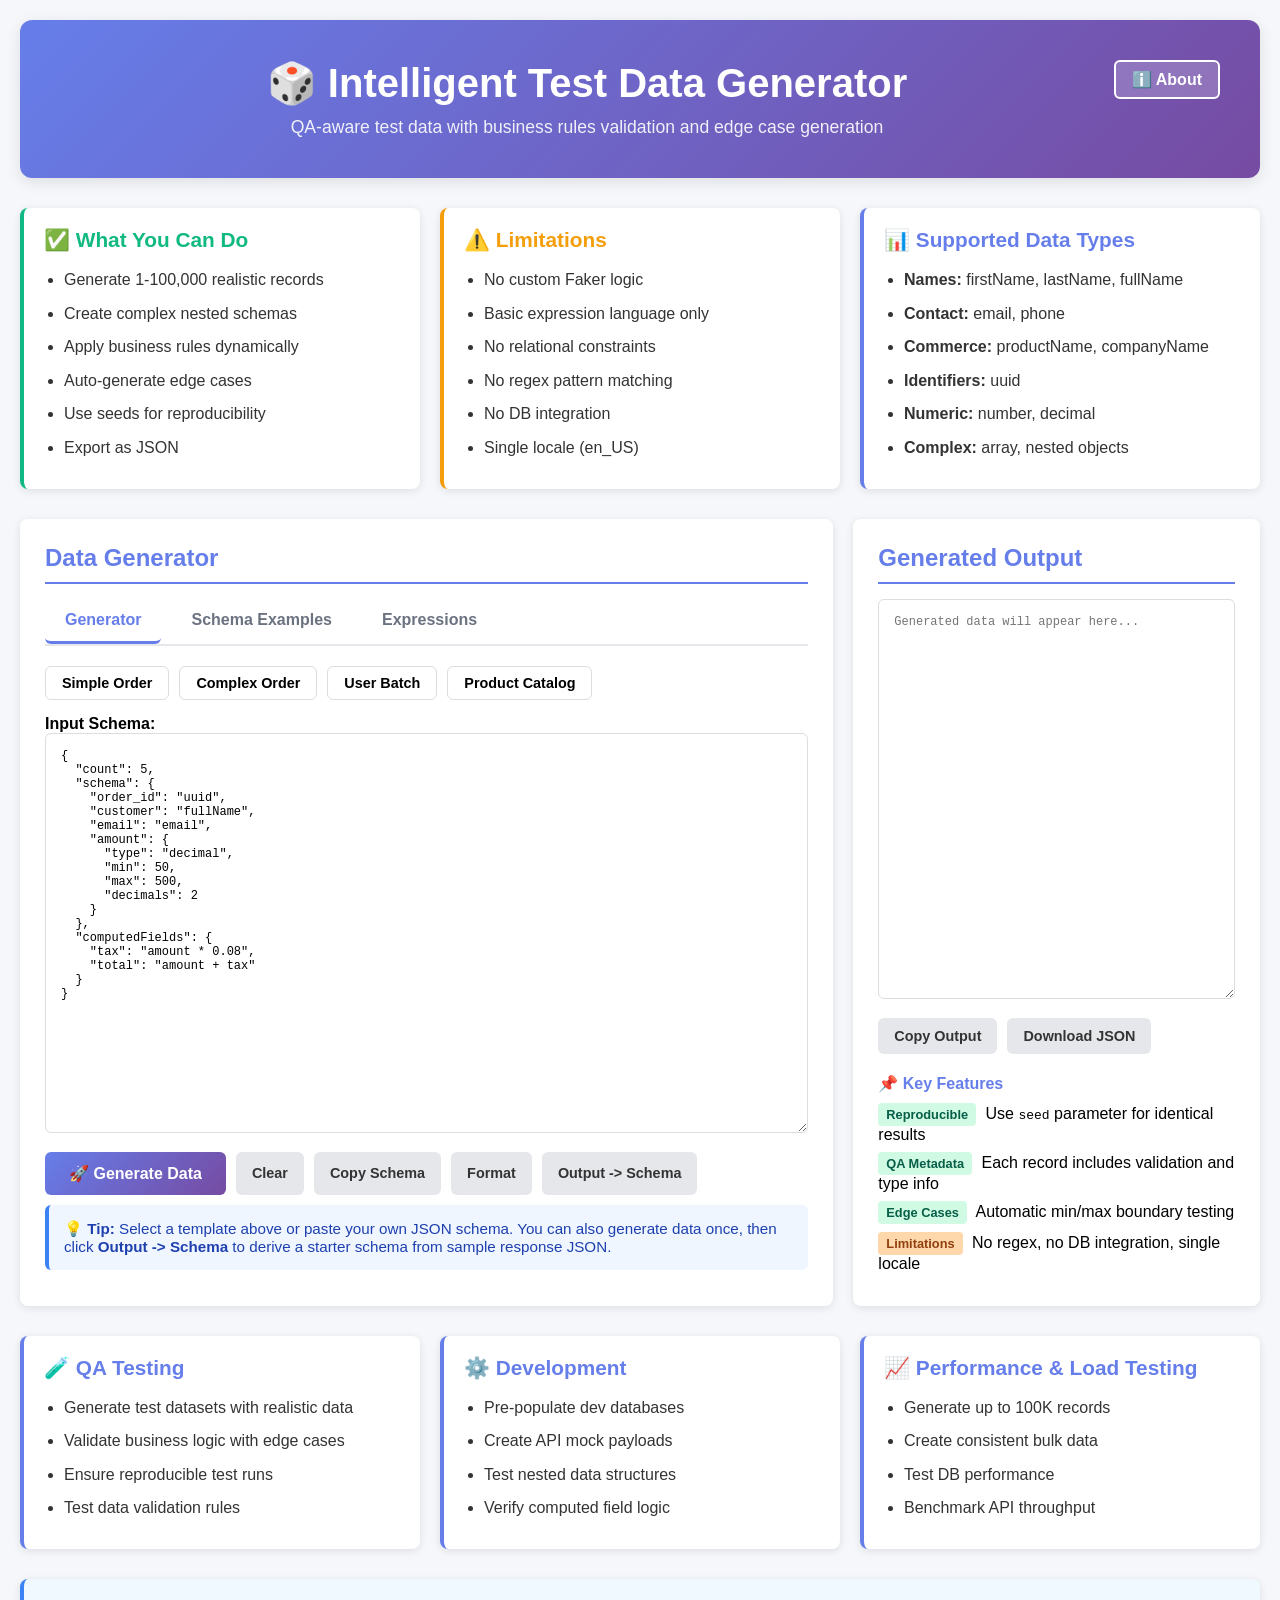
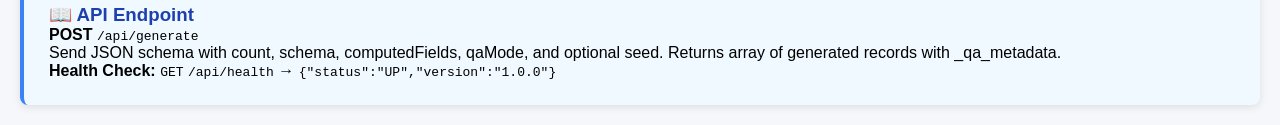
==== src/main/resources/static/index.html @ 668a3805 "Add Copy Schema and Output-to-Schema converter in app UI" ====
<!DOCTYPE html>
<html>
<head>
    <title>Intelligent Test Data Generator</title>
    <style>
        * { margin: 0; padding: 0; box-sizing: border-box; }
        body { 
            font-family: 'Segoe UI', Tahoma, Geneva, Verdana, sans-serif; 
            background: #f5f7fa; 
            padding: 20px; 
        }
        .container { max-width: 1600px; margin: 0 auto; }
        header { 
            background: linear-gradient(135deg, #667eea 0%, #764ba2 100%); 
            color: white; 
            padding: 40px; 
            text-align: center; 
            border-radius: 12px;
            margin-bottom: 30px;
            box-shadow: 0 4px 15px rgba(0,0,0,0.1);
        }
        header h1 { font-size: 2.5em; margin-bottom: 10px; }
        header p { font-size: 1.1em; opacity: 0.9; }
        .grid { display: grid; grid-template-columns: 1fr 1fr 1fr; gap: 20px; margin-bottom: 30px; }
        @media (max-width: 1200px) { .grid { grid-template-columns: 1fr 1fr; } }
        @media (max-width: 768px) { .grid { grid-template-columns: 1fr; } }
        .card { 
            background: white; 
            border-radius: 8px; 
            padding: 20px; 
            box-shadow: 0 2px 8px rgba(0,0,0,0.1);
            border-left: 4px solid #667eea;
        }
        .card h3 { color: #667eea; margin-bottom: 15px; font-size: 1.3em; }
        .card ul { margin-left: 20px; }
        .card li { margin: 8px 0; line-height: 1.6; color: #333; }
        .card.limitation { border-left-color: #f59e0b; }
        .card.capability { border-left-color: #10b981; }
        .card h3.limitation { color: #f59e0b; }
        .card h3.capability { color: #10b981; }
        
        .main-content { display: grid; grid-template-columns: 2fr 1fr; gap: 20px; margin-bottom: 30px; }
        @media (max-width: 1200px) { .main-content { grid-template-columns: 1fr; } }
        
        .panel { 
            background: white; 
            border-radius: 8px; 
            padding: 25px; 
            box-shadow: 0 2px 8px rgba(0,0,0,0.1);
        }
        .panel h2 { color: #667eea; margin-bottom: 15px; font-size: 1.5em; border-bottom: 2px solid #667eea; padding-bottom: 10px; }
        
        textarea { 
            width: 100%; 
            min-height: 400px; 
            padding: 15px; 
            border: 1px solid #ddd; 
            border-radius: 6px; 
            font-family: 'Courier New', monospace; 
            font-size: 12px;
            resize: vertical;
        }
        
        button { 
            padding: 12px 24px; 
            border: none; 
            border-radius: 6px; 
            font-weight: 600; 
            cursor: pointer;
            font-size: 1em;
            transition: all 0.3s ease;
        }
        
        .btn-primary { 
            background: linear-gradient(135deg, #667eea 0%, #764ba2 100%); 
            color: white;
        }
        .btn-primary:hover { transform: translateY(-2px); box-shadow: 0 4px 12px rgba(102, 126, 234, 0.4); }
        
        .btn-secondary { 
            background: #e5e7eb; 
            color: #333;
            padding: 10px 16px;
            font-size: 0.9em;
        }
        .btn-secondary:hover { background: #d1d5db; }
        
        .controls { 
            margin-top: 15px; 
            display: flex; 
            gap: 10px;
            flex-wrap: wrap;
        }
        
        .info-box {
            background: #eff6ff;
            border-left: 4px solid #3b82f6;
            padding: 15px;
            border-radius: 6px;
            margin-top: 10px;
            font-size: 0.95em;
            color: #1e40af;
        }
        
        .success { color: #059669; font-weight: 600; }
        .error { color: #dc2626; font-weight: 600; }
        
        .template-selector {
            display: flex;
            gap: 10px;
            flex-wrap: wrap;
            margin-bottom: 15px;
        }
        
        .template-btn {
            padding: 8px 16px;
            border: 1px solid #ddd;
            background: white;
            border-radius: 6px;
            cursor: pointer;
            font-size: 0.9em;
            transition: all 0.3s ease;
        }
        
        .template-btn:hover {
            border-color: #667eea;
            background: #f3f4f6;
        }
        
        .template-btn.active {
            background: #667eea;
            color: white;
            border-color: #667eea;
        }
        
        .tabs {
            display: flex;
            gap: 10px;
            margin-bottom: 20px;
            border-bottom: 2px solid #e5e7eb;
        }
        
        .tab-btn {
            background: none;
            border: none;
            padding: 12px 20px;
            border-bottom: 3px solid transparent;
            cursor: pointer;
            font-weight: 600;
            color: #6b7280;
            transition: all 0.3s ease;
        }
        
        .tab-btn:hover { color: #667eea; }
        .tab-btn.active { color: #667eea; border-bottom-color: #667eea; }
        
        .tab-content { display: none; }
        .tab-content.active { display: block; }
        
        /* Modal Styles */
        .modal {
            display: none;
            position: fixed;
            z-index: 1000;
            left: 0;
            top: 0;
            width: 100%;
            height: 100%;
            background-color: rgba(0,0,0,0.5);
            animation: fadeIn 0.3s ease;
        }
        
        .modal.show { display: block; }
        
        @keyframes fadeIn {
            from { opacity: 0; }
            to { opacity: 1; }
        }
        
        .modal-content {
            background-color: white;
            margin: 5% auto;
            padding: 30px;
            border-radius: 12px;
            width: 90%;
            max-width: 700px;
            max-height: 80vh;
            overflow-y: auto;
            box-shadow: 0 8px 32px rgba(0,0,0,0.2);
        }
        
        .modal-header {
            display: flex;
            justify-content: space-between;
            align-items: center;
            margin-bottom: 20px;
            border-bottom: 2px solid #667eea;
            padding-bottom: 15px;
        }
        
        .modal-header h2 {
            color: #667eea;
            margin: 0;
        }
        
        .modal-close {
            background: none;
            border: none;
            font-size: 28px;
            cursor: pointer;
            color: #666;
            padding: 0;
            width: 30px;
            height: 30px;
            display: flex;
            align-items: center;
            justify-content: center;
        }
        
        .modal-close:hover {
            color: #667eea;
        }
        
        .modal-section {
            margin-bottom: 25px;
        }
        
        .modal-section h3 {
            color: #667eea;
            font-size: 1.2em;
            margin-bottom: 12px;
            padding-bottom: 8px;
            border-bottom: 1px solid #e5e7eb;
        }
        
        .modal-section ul {
            margin-left: 20px;
        }
        
        .modal-section li {
            margin: 8px 0;
            line-height: 1.6;
            color: #333;
        }
        
        .about-btn {
            margin-left: auto;
            background: rgba(255,255,255,0.2);
            color: white;
            border: 2px solid white;
            padding: 8px 16px;
            border-radius: 6px;
            cursor: pointer;
            font-weight: 600;
            transition: all 0.3s ease;
        }
        
        .about-btn:hover {
            background: white;
            color: #667eea;
        }
        
        .header-top {
            display: flex;
            justify-content: space-between;
            align-items: flex-start;
        }
        
        .header-info {
            flex: 1;
        }
        
        .schema-example {
            background: #f9fafb;
            border: 1px solid #e5e7eb;
            border-radius: 6px;
            padding: 15px;
            margin: 10px 0;
            font-family: monospace;
            font-size: 0.9em;
            overflow-x: auto;
            line-height: 1.6;
        }
        
        .badge {
            display: inline-block;
            padding: 4px 8px;
            border-radius: 4px;
            font-size: 0.8em;
            font-weight: 600;
            margin-right: 5px;
        }
        
        .badge-capability { background: #d1fae5; color: #065f46; }
        .badge-limitation { background: #fed7aa; color: #92400e; }
        .badge-new { background: #dbeafe; color: #0c4a6e; }
    </style>
</head>
<body>
    <div class="container">
        <header>
            <div class="header-top">
                <div class="header-info">
                    <h1>🎲 Intelligent Test Data Generator</h1>
                    <p>QA-aware test data with business rules validation and edge case generation</p>
                </div>
                <button class="about-btn" onclick="openAbout()">ℹ️ About</button>
            </div>
        </header>

        <!-- Info Cards -->
        <div class="grid">
            <div class="card capability">
                <h3 class="capability">✅ What You Can Do</h3>
                <ul>
                    <li>Generate 1-100,000 realistic records</li>
                    <li>Create complex nested schemas</li>
                    <li>Apply business rules dynamically</li>
                    <li>Auto-generate edge cases</li>
                    <li>Use seeds for reproducibility</li>
                    <li>Export as JSON</li>
                </ul>
            </div>
            
            <div class="card limitation">
                <h3 class="limitation">⚠️ Limitations</h3>
                <ul>
                    <li>No custom Faker logic</li>
                    <li>Basic expression language only</li>
                    <li>No relational constraints</li>
                    <li>No regex pattern matching</li>
                    <li>No DB integration</li>
                    <li>Single locale (en_US)</li>
                </ul>
            </div>
            
            <div class="card">
                <h3>📊 Supported Data Types</h3>
                <ul>
                    <li><strong>Names:</strong> firstName, lastName, fullName</li>
                    <li><strong>Contact:</strong> email, phone</li>
                    <li><strong>Commerce:</strong> productName, companyName</li>
                    <li><strong>Identifiers:</strong> uuid</li>
                    <li><strong>Numeric:</strong> number, decimal</li>
                    <li><strong>Complex:</strong> array, nested objects</li>
                </ul>
            </div>
        </div>

        <!-- Main Content -->
        <div class="main-content">
            <!-- Generator Panel -->
            <div class="panel">
                <h2>Data Generator</h2>
                
                <div class="tabs">
                    <button class="tab-btn active" onclick="switchTab('generator')">Generator</button>
                    <button class="tab-btn" onclick="switchTab('examples')">Schema Examples</button>
                    <button class="tab-btn" onclick="switchTab('expressions')">Expressions</button>
                </div>

                <div id="generator" class="tab-content active">
                    <div class="template-selector">
                        <button class="template-btn active" onclick="loadTemplate('simple')">Simple Order</button>
                        <button class="template-btn" onclick="loadTemplate('complex')">Complex Order</button>
                        <button class="template-btn" onclick="loadTemplate('users')">User Batch</button>
                        <button class="template-btn" onclick="loadTemplate('products')">Product Catalog</button>
                    </div>
                    
                    <label><strong>Input Schema:</strong></label>
                    <textarea id="input" placeholder='Enter JSON schema...'></textarea>
                    
                    <div class="controls">
                        <button class="btn-primary" onclick="generate()">🚀 Generate Data</button>
                        <button class="btn-secondary" onclick="clearInputOutput()">Clear</button>
                        <button class="btn-secondary" onclick="copySchema()">Copy Schema</button>
                        <button class="btn-secondary" onclick="formatJSON('input')">Format</button>
                        <button class="btn-secondary" onclick="convertResponseToSchema()">Output -> Schema</button>
                    </div>
                    
                    <div class="info-box">
                        💡 <strong>Tip:</strong> Select a template above or paste your own JSON schema. You can also generate data once, then click <strong>Output -> Schema</strong> to derive a starter schema from sample response JSON.
                    </div>
                </div>

                <div id="examples" class="tab-content">
                    <h4 style="margin-bottom: 10px;">Schema Patterns</h4>
                    
                    <strong>Simple Field (String Type):</strong>
                    <div class="schema-example">
"firstName": "firstname",<br>
"email": "email",<br>
"uuid": "uuid"
                    </div>
                    
                    <strong>Number Field:</strong>
                    <div class="schema-example">
"age": {"type": "number", "min": 18, "max": 65}
                    </div>
                    
                    <strong>Decimal (Money):</strong>
                    <div class="schema-example">
"price": {"type": "decimal", "min": 10.5, "max": 999.99, "decimals": 2}
                    </div>
                    
                    <strong>Nested Array:</strong>
                    <div class="schema-example">
"items": {<br>
&nbsp;"type": "array", "minItems": 1, "maxItems": 5,<br>
&nbsp;"schema": {"name": "productname", "qty": {"type": "number", "min": 1, "max": 10}}<br>
}
                    </div>
                </div>

                <div id="expressions" class="tab-content">
                    <h4 style="margin-bottom: 10px;">Business Rule Expressions</h4>
                    
                    <strong>Arithmetic:</strong>
                    <div class="schema-example">
"doubled_price": "price * 2",<br>
"discounted": "price * 0.9",<br>
"total": "subtotal + tax + shipping"
                    </div>
                    
                    <strong>Conditionals:</strong>
                    <div class="schema-example">
"shipping": "if(subtotal &gt; 100, 0, 15)",<br>
"priority": "if(amount &gt; 5000, 'HIGH', 'NORMAL')"
                    </div>
                    
                    <strong>Array Aggregation:</strong>
                    <div class="schema-example">
"order_total": "sum(items[].price * items[].quantity)",<br>
"tax_amount": "sum(items[].tax)"
                    </div>
                </div>
            </div>

            <!-- Output & Features Panel -->
            <div class="panel">
                <h2>Generated Output</h2>
                <textarea id="output" readonly placeholder="Generated data will appear here..."></textarea>
                
                <div class="controls">
                    <button class="btn-secondary" onclick="copyToClipboard('output')">Copy Output</button>
                    <button class="btn-secondary" onclick="downloadJSON()">Download JSON</button>
                </div>

                <div style="margin-top: 20px;">
                    <h4 style="color: #667eea; margin-bottom: 10px;">📌 Key Features</h4>
                    <ul style="list-style: none;">
                        <li style="margin: 8px 0;">
                            <span class="badge badge-capability">Reproducible</span>
                            Use <code>seed</code> parameter for identical results
                        </li>
                        <li style="margin: 8px 0;">
                            <span class="badge badge-capability">QA Metadata</span>
                            Each record includes validation and type info
                        </li>
                        <li style="margin: 8px 0;">
                            <span class="badge badge-capability">Edge Cases</span>
                            Automatic min/max boundary testing
                        </li>
                        <li style="margin: 8px 0;">
                            <span class="badge badge-limitation">Limitations</span>
                            No regex, no DB integration, single locale
                        </li>
                    </ul>
                </div>
            </div>
        </div>

        <!-- Use Cases -->
        <div class="grid">
            <div class="card">
                <h3>🧪 QA Testing</h3>
                <ul>
                    <li>Generate test datasets with realistic data</li>
                    <li>Validate business logic with edge cases</li>
                    <li>Ensure reproducible test runs</li>
                    <li>Test data validation rules</li>
                </ul>
            </div>

            <div class="card">
                <h3>⚙️ Development</h3>
                <ul>
                    <li>Pre-populate dev databases</li>
                    <li>Create API mock payloads</li>
                    <li>Test nested data structures</li>
                    <li>Verify computed field logic</li>
                </ul>
            </div>

            <div class="card">
                <h3>📈 Performance & Load Testing</h3>
                <ul>
                    <li>Generate up to 100K records</li>
                    <li>Create consistent bulk data</li>
                    <li>Test DB performance</li>
                    <li>Benchmark API throughput</li>
                </ul>
            </div>
        </div>

        <!-- API Documentation Link -->
        <div class="panel" style="margin-top: 30px; background: #f0f9ff; border-left: 4px solid #3b82f6;">
            <h3 style="color: #1e40af;">📖 API Endpoint</h3>
            <p><strong>POST</strong> <code>/api/generate</code></p>
            <p>Send JSON schema with count, schema, computedFields, qaMode, and optional seed. Returns array of generated records with _qa_metadata.</p>
            <p><strong>Health Check:</strong> <code>GET</code> <code>/api/health</code> → <code>{"status":"UP","version":"1.0.0"}</code></p>
        </div>
    </div>

    <!-- About Modal -->
    <div id="aboutModal" class="modal">
        <div class="modal-content">
            <div class="modal-header">
                <h2>📖 About This Tool</h2>
                <button class="modal-close" onclick="closeAbout()">&times;</button>
            </div>

            <div class="modal-section">
                <h3>What is it?</h3>
                <p>The Intelligent Test Data Generator is a Spring Boot application that creates realistic, business-rule-validated test data for QA, development, and performance testing. It supports complex schemas, nested arrays, computed fields, and automatic edge case generation.</p>
            </div>

            <div class="modal-section">
                <h3>✅ Key Capabilities</h3>
                <ul>
                    <li><strong>Generate 1-100,000 records</strong> with realistic data</li>
                    <li><strong>Complex nested schemas</strong> with arrays and objects</li>
                    <li><strong>Business rule expressions</strong>: arithmetic, conditionals, array aggregation</li>
                    <li><strong>Automatic edge case generation</strong> for QA testing (min/max/boundary values)</li>
                    <li><strong>Reproducible data</strong> using seed values</li>
                    <li><strong>50+ data types</strong>: names, emails, phones, UUIDs, products, companies</li>
                    <li><strong>QA metadata tracking</strong> on every generated record</li>
                    <li><strong>JSON output</strong> ready for API testing and database imports</li>
                </ul>
            </div>

            <div class="modal-section">
                <h3>⚠️ Known Limitations</h3>
                <ul>
                    <li>No custom Faker generation logic (built-in types only)</li>
                    <li>Basic expression language (no nested functions)</li>
                    <li>No relational constraints between records</li>
                    <li>No regex pattern matching for data generation</li>
                    <li>No direct database integration (JSON output only)</li>
                    <li>No asynchronous/streaming (all data generated synchronously)</li>
                    <li>No scheduling capability for recurring generation</li>
                    <li>Single locale (hardcoded to en_US)</li>
                    <li>Limited edge case types (4 predefined)</li>
                </ul>
            </div>

            <div class="modal-section">
                <h3>🎯 Use Cases</h3>
                <ul>
                    <li><strong>QA Testing:</strong> Generate diverse test datasets with business rule validation and edge cases</li>
                    <li><strong>Development:</strong> Pre-populate dev databases, create API mock payloads, test nested structures</li>
                    <li><strong>Load Testing:</strong> Generate 10K-100K consistent records to benchmark database and API performance</li>
                    <li><strong>API Documentation:</strong> Create realistic example payloads for API docs</li>
                    <li><strong>Migration Testing:</strong> Generate test data that matches production patterns</li>
                </ul>
            </div>

            <div class="modal-section">
                <h3>🚀 Quick Start</h3>
                <ul>
                    <li><strong>Web UI:</strong> Open <code>http://localhost:8080</code> after starting the app</li>
                    <li><strong>Select a template</strong> (Simple Order, Complex Order, Users, Products) or paste your schema</li>
                    <li><strong>Click Generate</strong> to create test data</li>
                    <li><strong>Download or copy</strong> the JSON output</li>
                </ul>
            </div>

            <div class="modal-section">
                <h3>📝 Schema Example</h3>
                <p><code style="background: #f3f4f6; padding: 8px; border-radius: 4px; display: block; margin-top: 10px; font-size: 0.9em; overflow-x: auto;">
                    {"count": 10, "schema": {"id": "uuid", "name": "fullName", "email": "email", "amount": {"type": "decimal", "min": 10, "max": 100, "decimals": 2}}}
                </code></p>
            </div>

            <div class="modal-section">
                <h3>💻 Technology Stack</h3>
                <ul>
                    <li>Spring Boot 3.2.0 (Java 17+)</li>
                    <li>JavaFaker for realistic data generation</li>
                    <li>Jakarta Bean Validation</li>
                    <li>Custom Business Rule Engine</li>
                    <li>Docker & Docker Compose</li>
                </ul>
            </div>

            <div class="modal-section">
                <h3>📚 Documentation</h3>
                <ul>
                    <li><strong>API Endpoint:</strong> POST <code>/api/generate</code></li>
                    <li><strong>Health Check:</strong> GET <code>/api/health</code></li>
                    <li><strong>GitHub:</strong> <a href="https://github.com/kabir26490/intelligent-test-data-generator" target="_blank">kabir26490/intelligent-test-data-generator</a></li>
                    <li><strong>Version:</strong> 1.0.0</li>
                </ul>
            </div>

            <div class="modal-section" style="background: #eff6ff; border-left: 4px solid #3b82f6; padding: 15px; border-radius: 6px; margin-top: 20px;">
                <p style="color: #1e40af; margin: 0;"><strong>💡 Pro Tip:</strong> Use the "Expressions" tab in the Generator to learn about business rule syntax (arithmetic, conditionals, array aggregation).</p>
            </div>
        </div>
    </div>

    <script>
        // About Modal Functions
        function openAbout() {
            document.getElementById('aboutModal').classList.add('show');
        }

        function closeAbout() {
            document.getElementById('aboutModal').classList.remove('show');
        }

        // Close modal when clicking outside of it
        window.onclick = function(event) {
            const modal = document.getElementById('aboutModal');
            if (event.target === modal) {
                closeAbout();
            }
        }

        // Close modal on Escape key
        document.addEventListener('keydown', function(event) {
            if (event.key === 'Escape') {
                closeAbout();
            }
        });

        // Templates
        const templates = {
            simple: {
                "count": 5,
                "schema": {
                    "order_id": "uuid",
                    "customer": "fullName",
                    "email": "email",
                    "amount": {"type": "decimal", "min": 50, "max": 500, "decimals": 2}
                },
                "computedFields": {
                    "tax": "amount * 0.08",
                    "total": "amount + tax"
                }
            },
            complex: {
                "count": 3,
                "schema": {
                    "order_id": "uuid",
                    "customer": "fullName",
                    "items": {
                        "type": "array",
                        "minItems": 1,
                        "maxItems": 3,
                        "schema": {
                            "product": "productname",
                            "price": {"type": "decimal", "min": 10, "max": 200, "decimals": 2},
                            "quantity": {"type": "number", "min": 1, "max": 5}
                        }
                    }
                },
                "computedFields": {
                    "subtotal": "sum(items[].price * items[].quantity)",
                    "tax": "subtotal * 0.08",
                    "shipping": "if(subtotal > 100, 0, 15)",
                    "total": "subtotal + tax + shipping"
                },
                "qaMode": {
                    "edgeCases": true,
                    "edgeCaseRatio": 0.2
                }
            },
            users: {
                "count": 20,
                "schema": {
                    "id": "uuid",
                    "firstName": "firstname",
                    "lastName": "lastname",
                    "email": "email",
                    "phone": "phone",
                    "company": "companyname",
                    "age": {"type": "number", "min": 18, "max": 75}
                }
            },
            products: {
                "count": 15,
                "schema": {
                    "sku": "uuid",
                    "name": "productname",
                    "price": {"type": "decimal", "min": 5, "max": 1000, "decimals": 2},
                    "stock": {"type": "number", "min": 0, "max": 500},
                    "discount": {"type": "decimal", "min": 0, "max": 0.5, "decimals": 2}
                },
                "computedFields": {
                    "final_price": "price * (1 - discount)"
                }
            }
        };

        function loadTemplate(name, buttonElement) {
            document.getElementById('input').value = JSON.stringify(templates[name], null, 2);
            document.querySelectorAll('.template-btn').forEach(btn => btn.classList.remove('active'));
            const selectedButton = buttonElement || (window.event && window.event.target) || document.querySelector(`.template-btn[onclick*="${name}"]`);
            if (selectedButton) selectedButton.classList.add('active');
        }

        function switchTab(tabName, buttonElement) {
            document.querySelectorAll('.tab-content').forEach(el => el.classList.remove('active'));
            document.querySelectorAll('.tab-btn').forEach(btn => btn.classList.remove('active'));
            document.getElementById(tabName).classList.add('active');
            const selectedButton = buttonElement || (window.event && window.event.target) || document.querySelector(`.tab-btn[onclick*="${tabName}"]`);
            if (selectedButton) selectedButton.classList.add('active');
        }

        async function generate() {
            const input = document.getElementById('input').value;
            const output = document.getElementById('output');
            
            try {
                const response = await fetch('/api/generate', {
                    method: 'POST',
                    headers: {'Content-Type': 'application/json'},
                    body: input
                });
                
                if (!response.ok) throw new Error(`HTTP ${response.status}`);
                const data = await response.json();
                output.value = JSON.stringify(data, null, 2);
                
                // Show success message
                const msg = document.createElement('div');
                msg.className = 'info-box success';
                msg.innerHTML = `✓ Generated ${data.length} record(s) successfully!`;
                output.parentElement.insertBefore(msg, output);
                setTimeout(() => msg.remove(), 3000);
            } catch (e) {
                output.value = `ERROR: ${e.message}`;
                output.style.color = 'red';
            }
        }

        function clearInputOutput() {
            document.getElementById('input').value = '';
            document.getElementById('output').value = '';
            document.getElementById('input').style.color = 'black';
            document.getElementById('output').style.color = 'black';
        }

        function copyToClipboard(elementId) {
            const text = document.getElementById(elementId).value;
            navigator.clipboard.writeText(text).then(() => {
                alert('Copied to clipboard!');
            });
        }

        function copySchema() {
            copyToClipboard('input');
        }

        function convertResponseToSchema() {
            const outputText = document.getElementById('output').value.trim();
            if (!outputText || outputText.startsWith('ERROR:')) {
                alert('Please generate valid output JSON first.');
                return;
            }

            try {
                const sample = JSON.parse(outputText);
                const conversion = buildSchemaFromSample(sample);
                document.getElementById('input').value = JSON.stringify(conversion.requestPayload, null, 2);
                formatJSON('input');

                if (conversion.warnings.length > 0) {
                    alert('Schema generated with notes:\n- ' + conversion.warnings.join('\n- ') + '\n\nPlease review and adjust manually where needed.');
                } else {
                    alert('Schema generated successfully from output sample.');
                }
            } catch (e) {
                alert('Unable to convert output to schema: ' + e.message);
            }
        }

        function buildSchemaFromSample(sample) {
            const warnings = [];
            let recordSample;
            let count = 10;

            if (Array.isArray(sample)) {
                count = sample.length > 0 ? sample.length : 10;
                if (sample.length === 0 || typeof sample[0] !== 'object' || sample[0] === null) {
                    throw new Error('Expected output to be an array of objects.');
                }
                recordSample = sample[0];
            } else if (typeof sample === 'object' && sample !== null) {
                recordSample = sample;
            } else {
                throw new Error('Expected output to be a JSON object or array of objects.');
            }

            const schema = {};
            for (const [fieldName, value] of Object.entries(recordSample)) {
                if (fieldName === '_qa_metadata') continue;
                schema[fieldName] = inferFieldDefinition(value, fieldName, warnings, fieldName);
            }

            return {
                warnings,
                requestPayload: {
                    count,
                    schema
                }
            };
        }

        function inferFieldDefinition(value, fieldName, warnings, path) {
            if (value === null || value === undefined) {
                warnings.push(`Field ${path} is null/undefined in sample; using generic text generator.`);
                return 'companyname';
            }

            if (Array.isArray(value)) {
                const itemSample = value.find(item => item !== null && item !== undefined);
                if (itemSample === undefined) {
                    warnings.push(`Array ${path} is empty in sample; using placeholder item schema.`);
                    return {
                        type: 'array',
                        minItems: 0,
                        maxItems: 0,
                        schema: { value: 'companyname' }
                    };
                }

                if (typeof itemSample === 'object' && !Array.isArray(itemSample)) {
                    const itemSchema = {};
                    for (const [k, v] of Object.entries(itemSample)) {
                        itemSchema[k] = inferFieldDefinition(v, k, warnings, `${path}[].${k}`);
                    }
                    return {
                        type: 'array',
                        minItems: value.length || 1,
                        maxItems: value.length || 1,
                        schema: itemSchema
                    };
                }

                return {
                    type: 'array',
                    minItems: value.length || 1,
                    maxItems: value.length || 1,
                    schema: {
                        value: inferFieldDefinition(itemSample, 'value', warnings, `${path}[].value`)
                    }
                };
            }

            if (typeof value === 'number') {
                if (Number.isInteger(value)) {
                    return { type: 'number', min: value, max: value };
                }
                const decimals = countDecimals(value);
                return { type: 'decimal', min: value, max: value, decimals };
            }

            if (typeof value === 'string') {
                return inferStringType(value, fieldName);
            }

            if (typeof value === 'boolean') {
                warnings.push(`Boolean field ${path} is not directly supported by current generator types; using numeric approximation.`);
                return { type: 'number', min: 0, max: 1 };
            }

            // Nested object fields are not directly supported as standalone type definitions in this version.
            warnings.push(`Nested object ${path} is not directly supported; using UUID placeholder.`);
            return 'uuid';
        }

        function inferStringType(value, fieldName) {
            const key = fieldName.toLowerCase();

            if (/^[0-9a-f]{8}-[0-9a-f]{4}-[1-5][0-9a-f]{3}-[89ab][0-9a-f]{3}-[0-9a-f]{12}$/i.test(value)) return 'uuid';
            if (/^[^\s@]+@[^\s@]+\.[^\s@]+$/.test(value)) return 'email';
            if (/^[+()\-\s0-9]{7,}$/.test(value)) return 'phone';
            if (key.includes('firstname') || key.includes('first_name')) return 'firstname';
            if (key.includes('lastname') || key.includes('last_name')) return 'lastname';
            if (key.includes('name')) return 'fullName';
            if (key.includes('company') || key.includes('org')) return 'companyname';
            if (key.includes('product') || key.includes('item')) return 'productname';

            return 'companyname';
        }

        function countDecimals(num) {
            const text = num.toString();
            if (!text.includes('.')) return 0;
            return text.split('.')[1].length;
        }

        function formatJSON(elementId) {
            try {
                const json = JSON.parse(document.getElementById(elementId).value);
                document.getElementById(elementId).value = JSON.stringify(json, null, 2);
            } catch (e) {
                alert('Invalid JSON: ' + e.message);
            }
        }

        function downloadJSON() {
            const data = document.getElementById('output').value;
            if (!data) { alert('No data to download'); return; }
            const blob = new Blob([data], {type: 'application/json'});
            const url = URL.createObjectURL(blob);
            const a = document.createElement('a');
            a.href = url;
            a.download = 'generated-data.json';
            a.click();
            URL.revokeObjectURL(url);
        }

        // Load default template on page load
        window.addEventListener('load', () => {
            loadTemplate('simple');
        });
    </script>
</body>
</html>
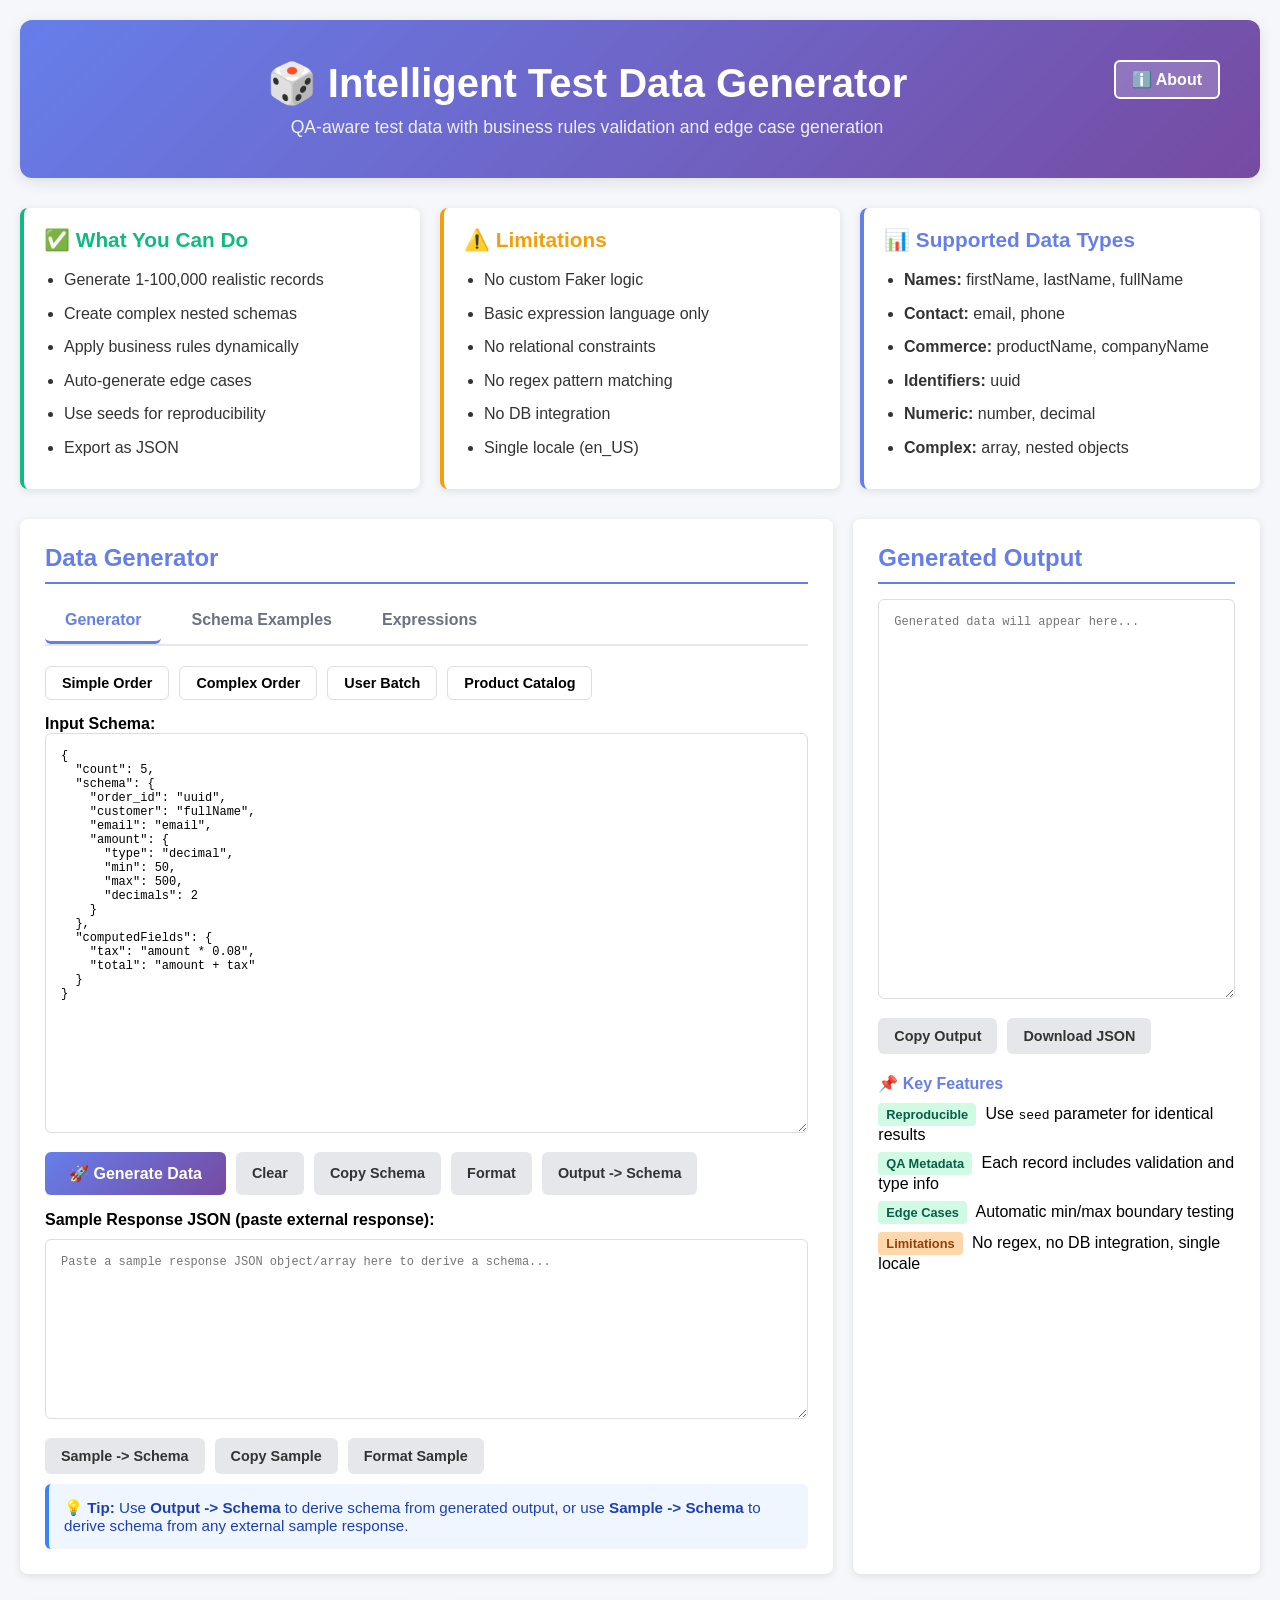
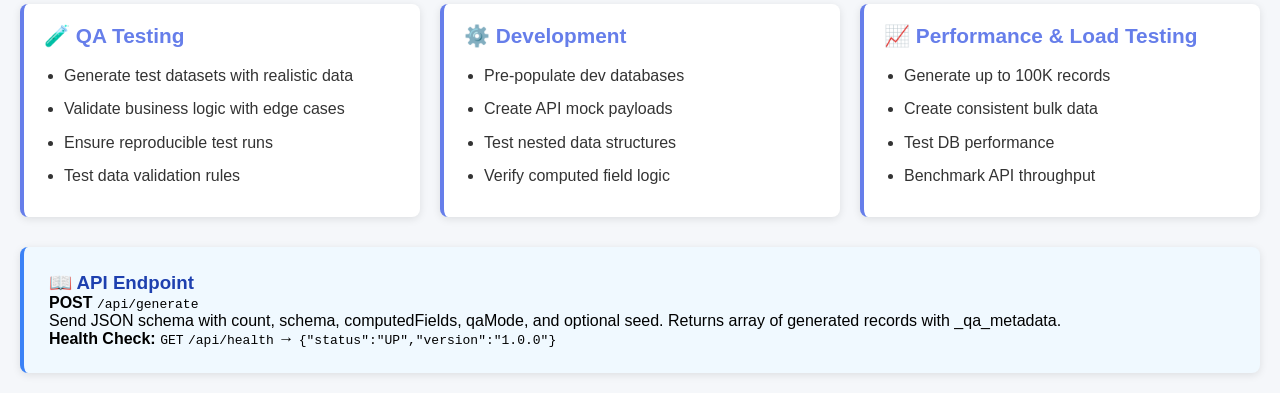
==== commit 3ff91292: "Add Sample Response -> Schema converter and schema copy workflow in UI" ====
--- a/src/main/resources/static/index.html
+++ b/src/main/resources/static/index.html
@@ -59,6 +59,11 @@
             font-family: 'Courier New', monospace; 
             font-size: 12px;
             resize: vertical;
+        }
+
+        .compact-textarea {
+            min-height: 180px;
+            margin-top: 10px;
         }
         
         button { 
@@ -377,9 +382,17 @@
                         <button class="btn-secondary" onclick="formatJSON('input')">Format</button>
                         <button class="btn-secondary" onclick="convertResponseToSchema()">Output -> Schema</button>
                     </div>
+
+                    <label style="display:block; margin-top: 16px;"><strong>Sample Response JSON (paste external response):</strong></label>
+                    <textarea id="sampleResponse" class="compact-textarea" placeholder='Paste a sample response JSON object/array here to derive a schema...'></textarea>
+                    <div class="controls">
+                        <button class="btn-secondary" onclick="convertSampleToSchema()">Sample -> Schema</button>
+                        <button class="btn-secondary" onclick="copyToClipboard('sampleResponse')">Copy Sample</button>
+                        <button class="btn-secondary" onclick="formatJSON('sampleResponse')">Format Sample</button>
+                    </div>
                     
                     <div class="info-box">
-                        💡 <strong>Tip:</strong> Select a template above or paste your own JSON schema. You can also generate data once, then click <strong>Output -> Schema</strong> to derive a starter schema from sample response JSON.
+                        💡 <strong>Tip:</strong> Use <strong>Output -> Schema</strong> to derive schema from generated output, or use <strong>Sample -> Schema</strong> to derive schema from any external sample response.
                     </div>
                 </div>
 
@@ -748,6 +761,7 @@
         function clearInputOutput() {
             document.getElementById('input').value = '';
             document.getElementById('output').value = '';
+            document.getElementById('sampleResponse').value = '';
             document.getElementById('input').style.color = 'black';
             document.getElementById('output').style.color = 'black';
         }
@@ -770,8 +784,22 @@
                 return;
             }
 
+            convertJsonToSchema(outputText, 'generated output');
+        }
+
+        function convertSampleToSchema() {
+            const sampleText = document.getElementById('sampleResponse').value.trim();
+            if (!sampleText) {
+                alert('Please paste sample response JSON first.');
+                return;
+            }
+
+            convertJsonToSchema(sampleText, 'sample response');
+        }
+
+        function convertJsonToSchema(rawJson, sourceLabel) {
             try {
-                const sample = JSON.parse(outputText);
+                const sample = JSON.parse(rawJson);
                 const conversion = buildSchemaFromSample(sample);
                 document.getElementById('input').value = JSON.stringify(conversion.requestPayload, null, 2);
                 formatJSON('input');
@@ -779,10 +807,10 @@
                 if (conversion.warnings.length > 0) {
                     alert('Schema generated with notes:\n- ' + conversion.warnings.join('\n- ') + '\n\nPlease review and adjust manually where needed.');
                 } else {
-                    alert('Schema generated successfully from output sample.');
+                    alert('Schema generated successfully from ' + sourceLabel + '.');
                 }
             } catch (e) {
-                alert('Unable to convert output to schema: ' + e.message);
+                alert('Unable to convert ' + sourceLabel + ' to schema: ' + e.message);
             }
         }
 
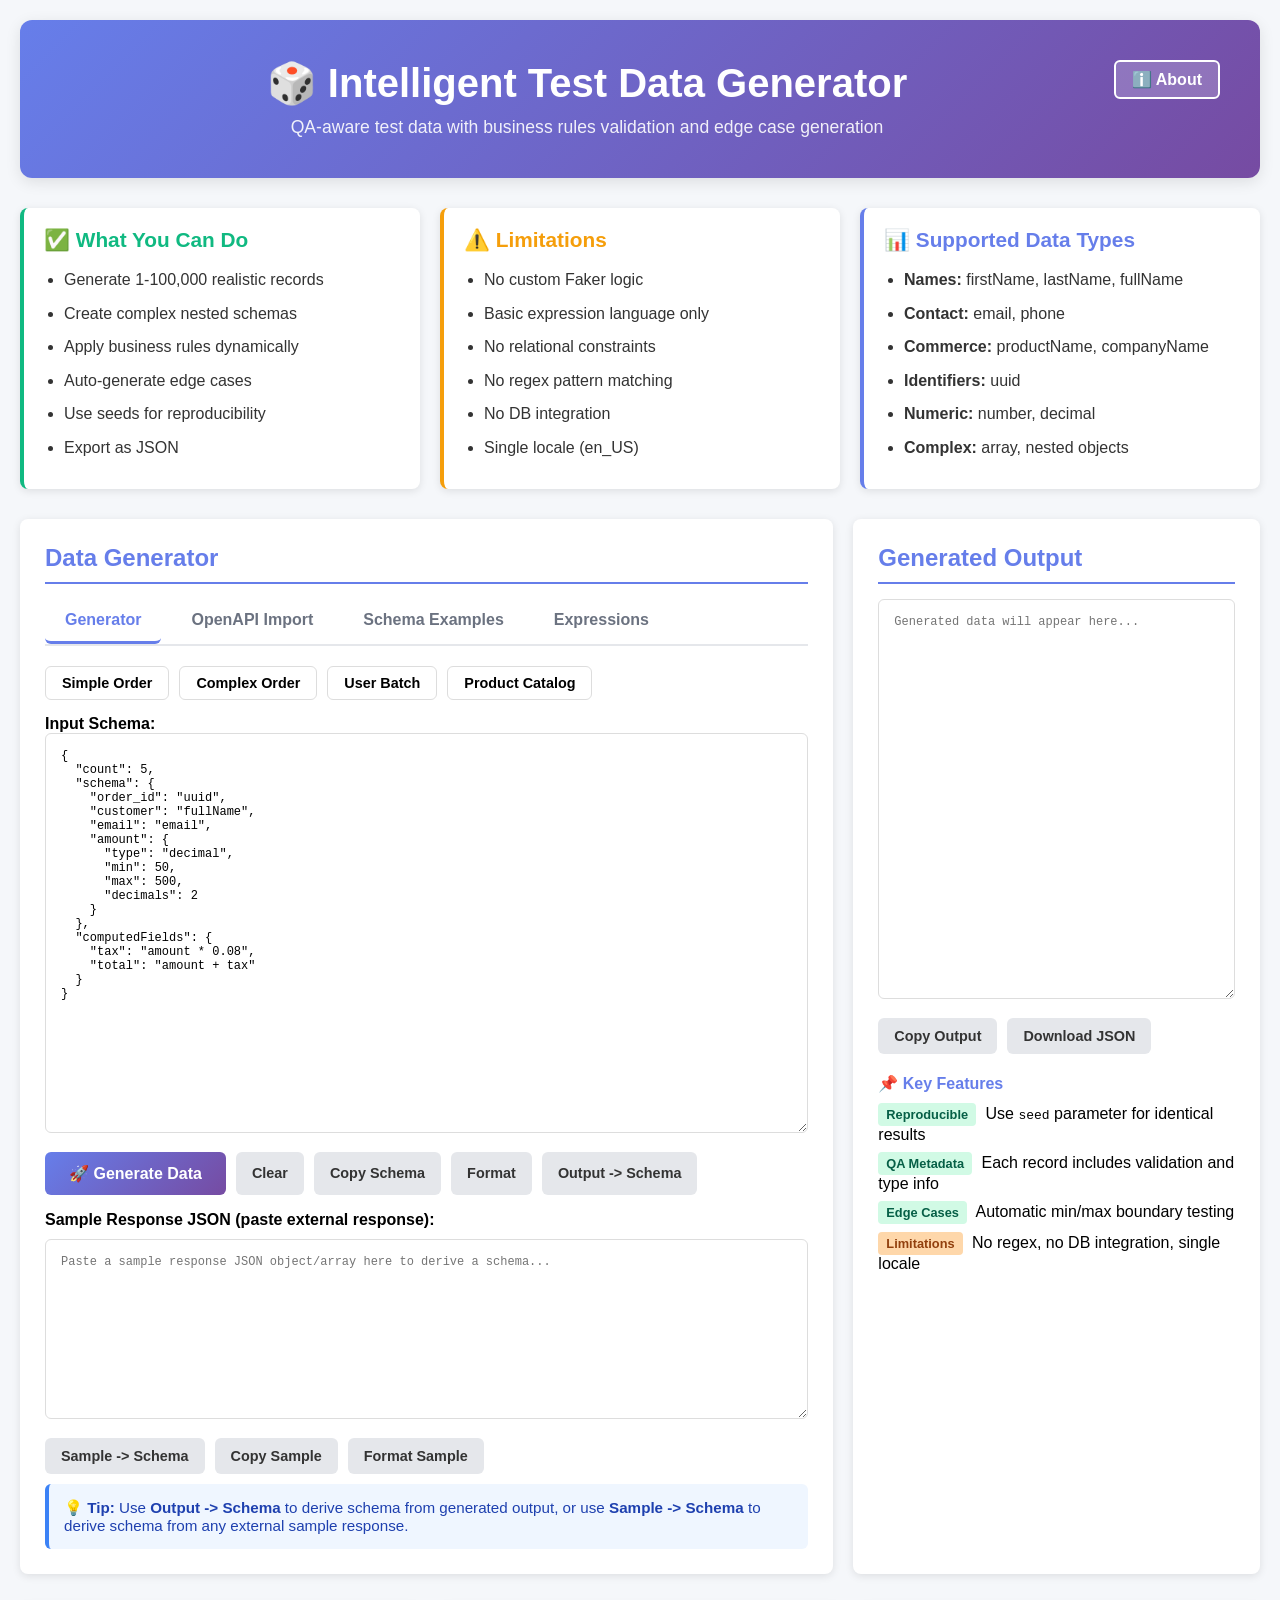
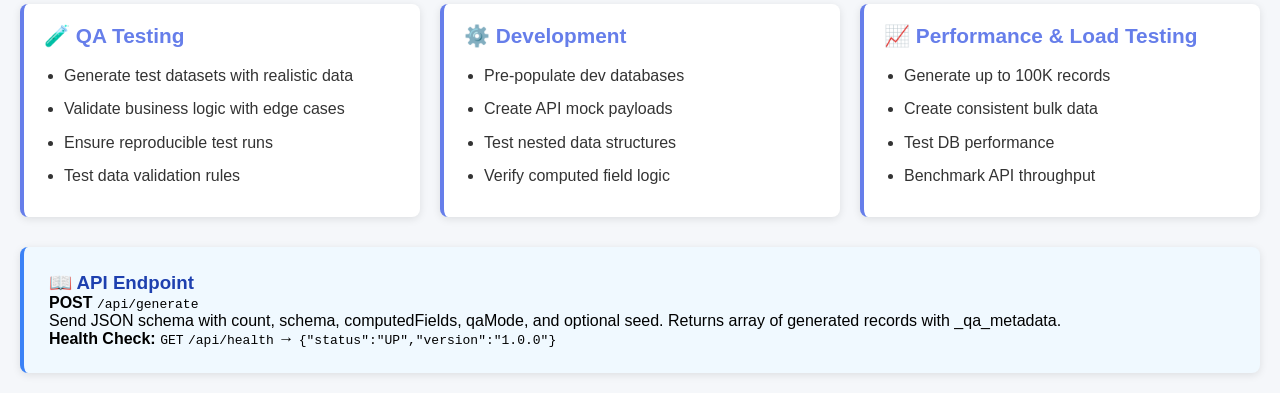
==== commit 2dc4a462: "Add OpenAPI spec import feature: parse specs, list operations, extract and generate schemas - Added " ====
--- a/src/main/resources/static/index.html
+++ b/src/main/resources/static/index.html
@@ -360,6 +360,7 @@
                 
                 <div class="tabs">
                     <button class="tab-btn active" onclick="switchTab('generator')">Generator</button>
+                    <button class="tab-btn" onclick="switchTab('openapi')">OpenAPI Import</button>
                     <button class="tab-btn" onclick="switchTab('examples')">Schema Examples</button>
                     <button class="tab-btn" onclick="switchTab('expressions')">Expressions</button>
                 </div>
@@ -393,6 +394,46 @@
                     
                     <div class="info-box">
                         💡 <strong>Tip:</strong> Use <strong>Output -> Schema</strong> to derive schema from generated output, or use <strong>Sample -> Schema</strong> to derive schema from any external sample response.
+                    </div>
+                </div>
+
+                <div id="openapi" class="tab-content">
+                    <h4 style="margin-bottom: 10px;">📄 Import from OpenAPI / Swagger Spec</h4>
+                    <p style="margin-bottom: 12px; color: #555;">Paste an OpenAPI 3.x (YAML or JSON) spec below, parse it, select the operation you want, and generate the schema automatically.</p>
+
+                    <label><strong>OpenAPI Spec (YAML or JSON):</strong></label>
+                    <textarea id="openapiSpec" class="compact-textarea" style="min-height: 200px;" placeholder='Paste your OpenAPI 3.x spec here (YAML or JSON)...'></textarea>
+
+                    <div class="controls">
+                        <button class="btn-primary" onclick="parseOpenApiSpec()" id="parseSpecBtn">📋 Parse Spec</button>
+                        <button class="btn-secondary" onclick="document.getElementById('openapiFileInput').click()">📁 Upload File</button>
+                        <button class="btn-secondary" onclick="clearOpenApi()">Clear</button>
+                        <input type="file" id="openapiFileInput" accept=".yaml,.yml,.json" style="display:none" onchange="loadOpenApiFile(event)">
+                    </div>
+
+                    <div id="openapiResult" style="display:none; margin-top: 16px;">
+                        <div class="info-box" id="openapiInfo" style="margin-bottom: 12px;"></div>
+
+                        <label><strong>Select Operation:</strong></label>
+                        <select id="openapiOperationSelect" style="width: 100%; padding: 10px; border: 1px solid #ddd; border-radius: 6px; font-size: 0.95em; margin-top: 4px;">
+                        </select>
+
+                        <div style="margin-top: 12px; display: flex; gap: 16px; align-items: center; flex-wrap: wrap;">
+                            <label><strong>Direction:</strong></label>
+                            <label><input type="radio" name="openapiDirection" value="response" checked> Response Body</label>
+                            <label><input type="radio" name="openapiDirection" value="request"> Request Body</label>
+
+                            <label style="margin-left: 16px;"><strong>Count:</strong></label>
+                            <input type="number" id="openapiCount" value="10" min="1" max="100000" style="width: 80px; padding: 6px; border: 1px solid #ddd; border-radius: 4px;">
+                        </div>
+
+                        <div class="controls" style="margin-top: 12px;">
+                            <button class="btn-primary" onclick="generateSchemaFromOpenApi()">🚀 Generate Schema</button>
+                        </div>
+                    </div>
+
+                    <div class="info-box" style="margin-top: 12px;">
+                        💡 <strong>Tip:</strong> Supports OpenAPI 3.0/3.1 specs. The parser resolves all $ref references automatically. After generating the schema, switch to the <strong>Generator</strong> tab to generate data.
                     </div>
                 </div>
 
@@ -848,25 +889,24 @@
 
         function inferFieldDefinition(value, fieldName, warnings, path) {
             if (value === null || value === undefined) {
-                warnings.push(`Field ${path} is null/undefined in sample; using generic text generator.`);
-                return 'companyname';
+                // Try to infer type from field name before falling back to literal null
+                const guessed = inferTypeFromFieldName(fieldName);
+                if (guessed) return guessed;
+                warnings.push(`Field "${path}" is null — could not infer type from name. Defaulting to null; update manually if needed.`);
+                return { type: 'literal', value: null };
             }
 
             if (Array.isArray(value)) {
                 const itemSample = value.find(item => item !== null && item !== undefined);
                 if (itemSample === undefined) {
-                    warnings.push(`Array ${path} is empty in sample; using placeholder item schema.`);
-                    return {
-                        type: 'array',
-                        minItems: 0,
-                        maxItems: 0,
-                        schema: { value: 'companyname' }
-                    };
+                    warnings.push(`Array "${path}" is empty in sample; using placeholder item schema.`);
+                    return { type: 'array', minItems: 0, maxItems: 0, schema: { value: 'companyname' } };
                 }
 
                 if (typeof itemSample === 'object' && !Array.isArray(itemSample)) {
                     const itemSchema = {};
                     for (const [k, v] of Object.entries(itemSample)) {
+                        if (k === '_qa_metadata') continue;
                         itemSchema[k] = inferFieldDefinition(v, k, warnings, `${path}[].${k}`);
                     }
                     return {
@@ -881,9 +921,7 @@
                     type: 'array',
                     minItems: value.length || 1,
                     maxItems: value.length || 1,
-                    schema: {
-                        value: inferFieldDefinition(itemSample, 'value', warnings, `${path}[].value`)
-                    }
+                    schema: { value: inferFieldDefinition(itemSample, 'value', warnings, `${path}[].value`) }
                 };
             }
 
@@ -900,28 +938,61 @@
             }
 
             if (typeof value === 'boolean') {
-                warnings.push(`Boolean field ${path} is not directly supported by current generator types; using numeric approximation.`);
-                return { type: 'number', min: 0, max: 1 };
-            }
-
-            // Nested object fields are not directly supported as standalone type definitions in this version.
-            warnings.push(`Nested object ${path} is not directly supported; using UUID placeholder.`);
-            return 'uuid';
+                return { type: 'boolean' };
+            }
+
+            // Nested plain object — recurse into sub-schema
+            const nestedSchema = {};
+            for (const [k, v] of Object.entries(value)) {
+                if (k === '_qa_metadata') continue;
+                nestedSchema[k] = inferFieldDefinition(v, k, warnings, `${path}.${k}`);
+            }
+            return { type: 'object', schema: nestedSchema };
         }
 
         function inferStringType(value, fieldName) {
             const key = fieldName.toLowerCase();
 
+            // Value pattern detection (highest priority)
             if (/^[0-9a-f]{8}-[0-9a-f]{4}-[1-5][0-9a-f]{3}-[89ab][0-9a-f]{3}-[0-9a-f]{12}$/i.test(value)) return 'uuid';
             if (/^[^\s@]+@[^\s@]+\.[^\s@]+$/.test(value)) return 'email';
+            if (/^\d{4}-\d{2}-\d{2}T\d{2}:\d{2}/.test(value)) return 'datetime';
+            if (/^\d{4}-\d{2}-\d{2}$/.test(value)) return 'date';
             if (/^[+()\-\s0-9]{7,}$/.test(value)) return 'phone';
+
+            // Field name detection
             if (key.includes('firstname') || key.includes('first_name')) return 'firstname';
             if (key.includes('lastname') || key.includes('last_name')) return 'lastname';
+            if (key.includes('email')) return 'email';
+            if (key.includes('phone') || key.includes('mobile') || key.includes('tel')) return 'phone';
+            if (key.includes('description') || key.includes('note') || key.includes('comment') || key.includes('message')) return 'sentence';
             if (key.includes('name')) return 'fullName';
             if (key.includes('company') || key.includes('org')) return 'companyname';
             if (key.includes('product') || key.includes('item')) return 'productname';
+            if (key.includes('href') || key.includes('url') || key.includes('link')) return 'uuid';
+            if (key.includes('date') || key.includes('time')) return 'datetime';
+            if (key.includes('id')) return 'uuid';
 
             return 'companyname';
+        }
+
+        function inferTypeFromFieldName(fieldName) {
+            const key = fieldName.toLowerCase();
+            if (key.includes('date') || key.includes('time')) return 'datetime';
+            if (key.includes('email')) return 'email';
+            if (key.includes('phone') || key.includes('mobile') || key.includes('tel')) return 'phone';
+            if (key.includes('firstname') || key.includes('first_name')) return 'firstname';
+            if (key.includes('lastname') || key.includes('last_name')) return 'lastname';
+            if (key.includes('description') || key.includes('note') || key.includes('comment')) return 'sentence';
+            if (key.includes('name')) return 'fullName';
+            if (key.includes('href') || key.includes('url') || key.includes('link')) return 'uuid';
+            if (key.includes('id')) return 'uuid';
+            if (key.includes('company') || key.includes('org')) return 'companyname';
+            if (key.includes('product') || key.includes('item')) return 'productname';
+            if (key.includes('amount') || key.includes('price') || key.includes('cost') || key.includes('total') || key.includes('value')) return { type: 'decimal', min: 0, max: 1000, decimals: 2 };
+            if (key.includes('count') || key.includes('quantity') || key.includes('priority')) return { type: 'number', min: 1, max: 100 };
+            if (key.includes('active') || key.includes('enabled') || key.includes('flag') || key.includes('validated')) return { type: 'boolean' };
+            return null;
         }
 
         function countDecimals(num) {
@@ -951,6 +1022,132 @@
             URL.revokeObjectURL(url);
         }
 
+        // ===== OpenAPI Import Functions =====
+        let cachedSpec = null; // cache parsed spec content to avoid re-sending for schema extraction
+
+        async function parseOpenApiSpec() {
+            const specText = document.getElementById('openapiSpec').value.trim();
+            if (!specText) {
+                alert('Please paste or upload an OpenAPI spec first.');
+                return;
+            }
+
+            const btn = document.getElementById('parseSpecBtn');
+            btn.disabled = true;
+            btn.textContent = '⏳ Parsing...';
+
+            try {
+                const response = await fetch('/api/openapi/parse', {
+                    method: 'POST',
+                    headers: { 'Content-Type': 'application/json' },
+                    body: JSON.stringify({ spec: specText })
+                });
+
+                const data = await response.json();
+
+                if (!response.ok || data.error) {
+                    alert('Parse error: ' + (data.error || 'Unknown error'));
+                    return;
+                }
+
+                cachedSpec = specText;
+
+                // Show result panel
+                const resultDiv = document.getElementById('openapiResult');
+                resultDiv.style.display = 'block';
+
+                // Info
+                document.getElementById('openapiInfo').innerHTML =
+                    `<strong>${data.title}</strong> (v${data.version}) — ${data.operationCount} operation(s) found`;
+
+                // Populate dropdown
+                const select = document.getElementById('openapiOperationSelect');
+                select.innerHTML = '';
+                if (data.operations.length === 0) {
+                    select.innerHTML = '<option value="">No operations found</option>';
+                    return;
+                }
+                data.operations.forEach(op => {
+                    const opt = document.createElement('option');
+                    opt.value = op.operationId;
+                    const badges = [];
+                    if (op.hasRequestBody === 'true') badges.push('REQ');
+                    if (op.hasResponseBody === 'true') badges.push('RES');
+                    opt.textContent = `${op.method} ${op.path} — ${op.summary || op.operationId} [${badges.join(',')}]`;
+                    opt.dataset.hasRequest = op.hasRequestBody;
+                    opt.dataset.hasResponse = op.hasResponseBody;
+                    select.appendChild(opt);
+                });
+            } catch (e) {
+                alert('Failed to parse spec: ' + e.message);
+            } finally {
+                btn.disabled = false;
+                btn.textContent = '📋 Parse Spec';
+            }
+        }
+
+        async function generateSchemaFromOpenApi() {
+            if (!cachedSpec) {
+                alert('Please parse a spec first.');
+                return;
+            }
+
+            const operationId = document.getElementById('openapiOperationSelect').value;
+            if (!operationId) {
+                alert('Please select an operation.');
+                return;
+            }
+
+            const direction = document.querySelector('input[name="openapiDirection"]:checked').value;
+            const count = parseInt(document.getElementById('openapiCount').value) || 10;
+
+            try {
+                const response = await fetch('/api/openapi/schema', {
+                    method: 'POST',
+                    headers: { 'Content-Type': 'application/json' },
+                    body: JSON.stringify({
+                        spec: cachedSpec,
+                        operationId: operationId,
+                        direction: direction,
+                        count: count
+                    })
+                });
+
+                const data = await response.json();
+
+                if (!response.ok || data.error) {
+                    alert('Schema extraction error: ' + (data.error || 'Unknown error'));
+                    return;
+                }
+
+                // Put the schema in the Generator input and switch to Generator tab
+                document.getElementById('input').value = JSON.stringify(data, null, 2);
+                switchTab('generator');
+                alert('Schema generated! Review the Input Schema and click "Generate Data".');
+            } catch (e) {
+                alert('Failed to extract schema: ' + e.message);
+            }
+        }
+
+        function loadOpenApiFile(event) {
+            const file = event.target.files[0];
+            if (!file) return;
+            const reader = new FileReader();
+            reader.onload = function(e) {
+                document.getElementById('openapiSpec').value = e.target.result;
+            };
+            reader.readAsText(file);
+            // Reset file input so same file can be re-selected
+            event.target.value = '';
+        }
+
+        function clearOpenApi() {
+            document.getElementById('openapiSpec').value = '';
+            document.getElementById('openapiResult').style.display = 'none';
+            document.getElementById('openapiOperationSelect').innerHTML = '';
+            cachedSpec = null;
+        }
+
         // Load default template on page load
         window.addEventListener('load', () => {
             loadTemplate('simple');
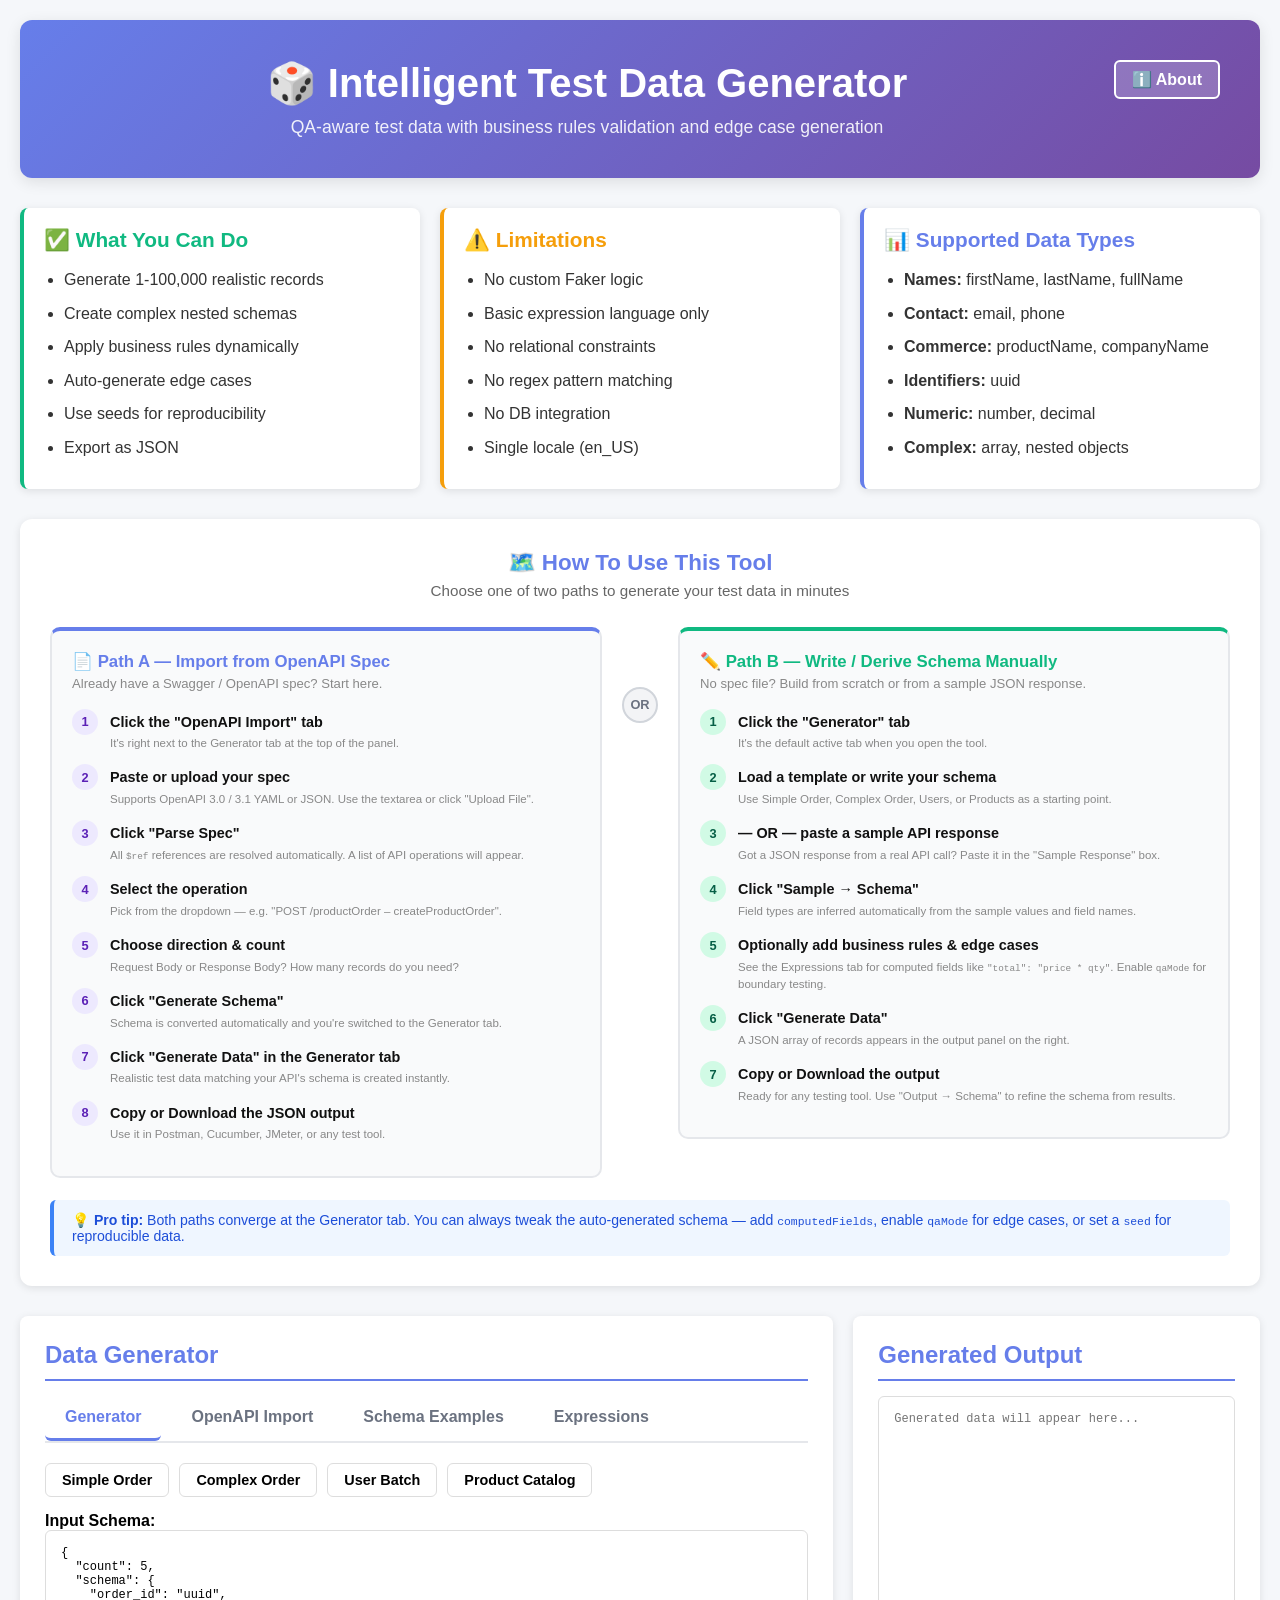
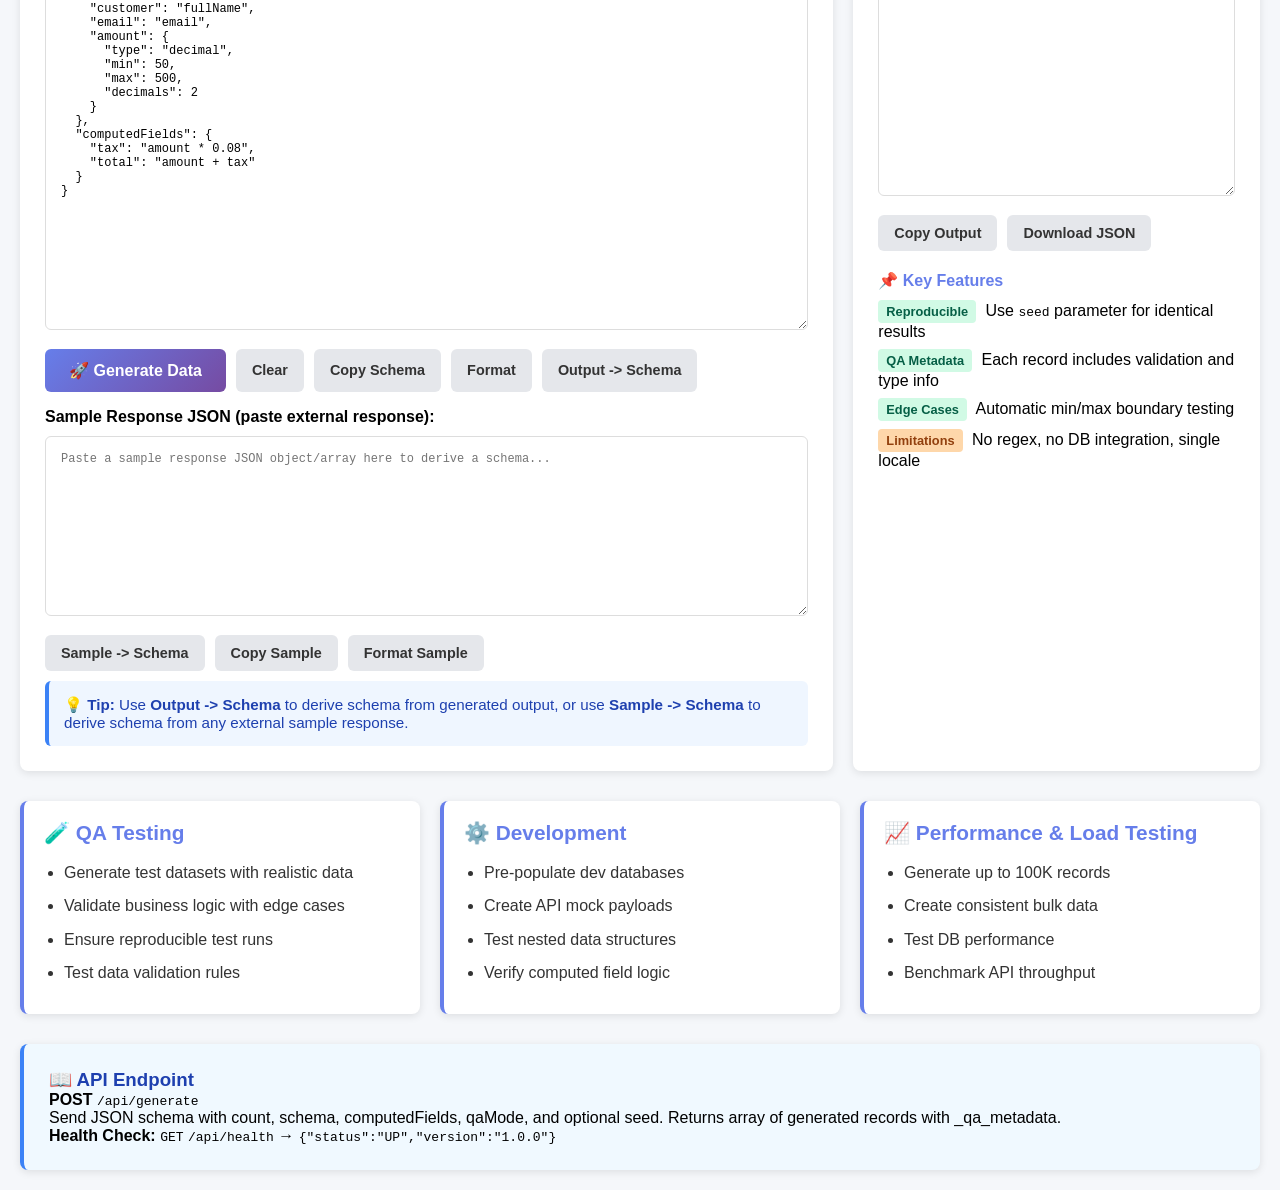
==== commit 7093bbe4: "Add step-by-step workflow guide to UI and README - Added visual 'How To Use This Tool' section in in" ====
--- a/src/main/resources/static/index.html
+++ b/src/main/resources/static/index.html
@@ -299,6 +299,158 @@
         .badge-capability { background: #d1fae5; color: #065f46; }
         .badge-limitation { background: #fed7aa; color: #92400e; }
         .badge-new { background: #dbeafe; color: #0c4a6e; }
+
+        /* ── Workflow Section ───────────────────────────────── */
+        .workflow-section {
+            background: white;
+            border-radius: 12px;
+            padding: 30px;
+            box-shadow: 0 2px 8px rgba(0,0,0,0.1);
+            margin-bottom: 30px;
+        }
+        .workflow-section h2 {
+            color: #667eea;
+            font-size: 1.4em;
+            margin-bottom: 6px;
+            text-align: center;
+        }
+        .workflow-subtitle {
+            text-align: center;
+            color: #666;
+            font-size: 0.95em;
+            margin-bottom: 28px;
+        }
+        .workflow-paths {
+            display: grid;
+            grid-template-columns: 1fr auto 1fr;
+            gap: 20px;
+            align-items: start;
+        }
+        @media (max-width: 900px) {
+            .workflow-paths { grid-template-columns: 1fr; }
+            .workflow-or { transform: rotate(90deg); }
+        }
+        .workflow-path {
+            background: #f9fafb;
+            border: 2px solid #e5e7eb;
+            border-radius: 10px;
+            padding: 20px;
+            position: relative;
+        }
+        .workflow-path.path-openapi { border-top: 4px solid #667eea; }
+        .workflow-path.path-manual  { border-top: 4px solid #10b981; }
+        .workflow-path-title {
+            font-size: 1.05em;
+            font-weight: 700;
+            margin-bottom: 4px;
+        }
+        .path-openapi .workflow-path-title { color: #667eea; }
+        .path-manual  .workflow-path-title { color: #10b981; }
+        .workflow-path-subtitle {
+            font-size: 0.82em;
+            color: #888;
+            margin-bottom: 18px;
+        }
+        .workflow-steps { list-style: none; margin: 0; padding: 0; }
+        .workflow-steps li {
+            display: flex;
+            gap: 12px;
+            align-items: flex-start;
+            margin-bottom: 12px;
+        }
+        .step-num {
+            min-width: 26px;
+            height: 26px;
+            border-radius: 50%;
+            display: flex;
+            align-items: center;
+            justify-content: center;
+            font-size: 0.8em;
+            font-weight: 700;
+            flex-shrink: 0;
+        }
+        .path-openapi .step-num { background: #ede9fe; color: #5b21b6; }
+        .path-manual  .step-num { background: #d1fae5; color: #065f46; }
+        .step-body { font-size: 0.9em; line-height: 1.5; color: #333; padding-top: 3px; }
+        .step-body strong { color: #111; }
+        .step-note {
+            display: block;
+            font-size: 0.8em;
+            color: #888;
+            margin-top: 2px;
+        }
+        .workflow-or {
+            display: flex;
+            align-items: center;
+            justify-content: center;
+            font-size: 1em;
+            font-weight: 700;
+            color: #9ca3af;
+            padding-top: 60px;
+        }
+        .or-circle {
+            width: 36px;
+            height: 36px;
+            border-radius: 50%;
+            background: #f3f4f6;
+            border: 2px solid #d1d5db;
+            display: flex;
+            align-items: center;
+            justify-content: center;
+            font-size: 0.8em;
+            font-weight: 700;
+            color: #6b7280;
+        }
+        .workflow-tip {
+            margin-top: 22px;
+            padding: 12px 18px;
+            background: #eff6ff;
+            border-left: 4px solid #3b82f6;
+            border-radius: 6px;
+            font-size: 0.88em;
+            color: #1d4ed8;
+        }
+
+        /* ── Mini step guide inside OpenAPI tab ─────────────── */
+        .mini-workflow {
+            display: flex;
+            gap: 0;
+            align-items: stretch;
+            margin-bottom: 20px;
+            background: #f8f9ff;
+            border: 1px solid #e0e7ff;
+            border-radius: 10px;
+            overflow: hidden;
+        }
+        .mini-step {
+            flex: 1;
+            padding: 12px 10px;
+            text-align: center;
+            border-right: 1px solid #e0e7ff;
+            position: relative;
+        }
+        .mini-step:last-child { border-right: none; }
+        .mini-step-num {
+            width: 22px;
+            height: 22px;
+            border-radius: 50%;
+            background: #667eea;
+            color: white;
+            font-size: 0.75em;
+            font-weight: 700;
+            display: flex;
+            align-items: center;
+            justify-content: center;
+            margin: 0 auto 6px;
+        }
+        .mini-step-icon { font-size: 1.3em; margin-bottom: 4px; }
+        .mini-step-label { font-size: 0.75em; font-weight: 600; color: #374151; line-height: 1.3; }
+        .mini-step-sub { font-size: 0.68em; color: #6b7280; margin-top: 2px; }
+        .mini-step.active-hint { background: #eef2ff; }
+        @media (max-width: 680px) {
+            .mini-workflow { flex-wrap: wrap; }
+            .mini-step { flex: 0 0 50%; border-bottom: 1px solid #e0e7ff; }
+        }
     </style>
 </head>
 <body>
@@ -352,9 +504,147 @@
             </div>
         </div>
 
+        <!-- ══ How It Works ══ -->
+        <div class="workflow-section">
+            <h2>🗺️ How To Use This Tool</h2>
+            <p class="workflow-subtitle">Choose one of two paths to generate your test data in minutes</p>
+
+            <div class="workflow-paths">
+
+                <!-- PATH A: OpenAPI Import -->
+                <div class="workflow-path path-openapi">
+                    <div class="workflow-path-title">📄 Path A — Import from OpenAPI Spec</div>
+                    <div class="workflow-path-subtitle">Already have a Swagger / OpenAPI spec? Start here.</div>
+                    <ol class="workflow-steps">
+                        <li>
+                            <span class="step-num">1</span>
+                            <span class="step-body">
+                                <strong>Click the "OpenAPI Import" tab</strong>
+                                <span class="step-note">It's right next to the Generator tab at the top of the panel.</span>
+                            </span>
+                        </li>
+                        <li>
+                            <span class="step-num">2</span>
+                            <span class="step-body">
+                                <strong>Paste or upload your spec</strong>
+                                <span class="step-note">Supports OpenAPI 3.0 / 3.1 YAML or JSON. Use the textarea or click "Upload File".</span>
+                            </span>
+                        </li>
+                        <li>
+                            <span class="step-num">3</span>
+                            <span class="step-body">
+                                <strong>Click "Parse Spec"</strong>
+                                <span class="step-note">All <code>$ref</code> references are resolved automatically. A list of API operations will appear.</span>
+                            </span>
+                        </li>
+                        <li>
+                            <span class="step-num">4</span>
+                            <span class="step-body">
+                                <strong>Select the operation</strong>
+                                <span class="step-note">Pick from the dropdown — e.g. "POST /productOrder – createProductOrder".</span>
+                            </span>
+                        </li>
+                        <li>
+                            <span class="step-num">5</span>
+                            <span class="step-body">
+                                <strong>Choose direction &amp; count</strong>
+                                <span class="step-note">Request Body or Response Body? How many records do you need?</span>
+                            </span>
+                        </li>
+                        <li>
+                            <span class="step-num">6</span>
+                            <span class="step-body">
+                                <strong>Click "Generate Schema"</strong>
+                                <span class="step-note">Schema is converted automatically and you're switched to the Generator tab.</span>
+                            </span>
+                        </li>
+                        <li>
+                            <span class="step-num">7</span>
+                            <span class="step-body">
+                                <strong>Click "Generate Data" in the Generator tab</strong>
+                                <span class="step-note">Realistic test data matching your API's schema is created instantly.</span>
+                            </span>
+                        </li>
+                        <li>
+                            <span class="step-num">8</span>
+                            <span class="step-body">
+                                <strong>Copy or Download the JSON output</strong>
+                                <span class="step-note">Use it in Postman, Cucumber, JMeter, or any test tool.</span>
+                            </span>
+                        </li>
+                    </ol>
+                </div>
+
+                <!-- OR divider -->
+                <div class="workflow-or">
+                    <div class="or-circle">OR</div>
+                </div>
+
+                <!-- PATH B: Manual Schema -->
+                <div class="workflow-path path-manual">
+                    <div class="workflow-path-title">✏️ Path B — Write / Derive Schema Manually</div>
+                    <div class="workflow-path-subtitle">No spec file? Build from scratch or from a sample JSON response.</div>
+                    <ol class="workflow-steps">
+                        <li>
+                            <span class="step-num">1</span>
+                            <span class="step-body">
+                                <strong>Click the "Generator" tab</strong>
+                                <span class="step-note">It's the default active tab when you open the tool.</span>
+                            </span>
+                        </li>
+                        <li>
+                            <span class="step-num">2</span>
+                            <span class="step-body">
+                                <strong>Load a template or write your schema</strong>
+                                <span class="step-note">Use Simple Order, Complex Order, Users, or Products as a starting point.</span>
+                            </span>
+                        </li>
+                        <li>
+                            <span class="step-num">3</span>
+                            <span class="step-body">
+                                <strong>— OR — paste a sample API response</strong>
+                                <span class="step-note">Got a JSON response from a real API call? Paste it in the "Sample Response" box.</span>
+                            </span>
+                        </li>
+                        <li>
+                            <span class="step-num">4</span>
+                            <span class="step-body">
+                                <strong>Click "Sample → Schema"</strong>
+                                <span class="step-note">Field types are inferred automatically from the sample values and field names.</span>
+                            </span>
+                        </li>
+                        <li>
+                            <span class="step-num">5</span>
+                            <span class="step-body">
+                                <strong>Optionally add business rules &amp; edge cases</strong>
+                                <span class="step-note">See the Expressions tab for computed fields like <code>"total": "price * qty"</code>. Enable <code>qaMode</code> for boundary testing.</span>
+                            </span>
+                        </li>
+                        <li>
+                            <span class="step-num">6</span>
+                            <span class="step-body">
+                                <strong>Click "Generate Data"</strong>
+                                <span class="step-note">A JSON array of records appears in the output panel on the right.</span>
+                            </span>
+                        </li>
+                        <li>
+                            <span class="step-num">7</span>
+                            <span class="step-body">
+                                <strong>Copy or Download the output</strong>
+                                <span class="step-note">Ready for any testing tool. Use "Output → Schema" to refine the schema from results.</span>
+                            </span>
+                        </li>
+                    </ol>
+                </div>
+            </div>
+
+            <div class="workflow-tip">
+                💡 <strong>Pro tip:</strong> Both paths converge at the Generator tab. You can always tweak the auto-generated schema — add <code>computedFields</code>, enable <code>qaMode</code> for edge cases, or set a <code>seed</code> for reproducible data.
+            </div>
+        </div>
+
         <!-- Main Content -->
         <div class="main-content">
-            <!-- Generator Panel -->
             <div class="panel">
                 <h2>Data Generator</h2>
                 
@@ -398,6 +688,46 @@
                 </div>
 
                 <div id="openapi" class="tab-content">
+                    <!-- Mini workflow guide -->
+                    <div class="mini-workflow">
+                        <div class="mini-step">
+                            <div class="mini-step-num">1</div>
+                            <div class="mini-step-icon">📋</div>
+                            <div class="mini-step-label">Paste / Upload Spec</div>
+                            <div class="mini-step-sub">YAML or JSON</div>
+                        </div>
+                        <div class="mini-step">
+                            <div class="mini-step-num">2</div>
+                            <div class="mini-step-icon">🔍</div>
+                            <div class="mini-step-label">Parse Spec</div>
+                            <div class="mini-step-sub">Resolves all $refs</div>
+                        </div>
+                        <div class="mini-step">
+                            <div class="mini-step-num">3</div>
+                            <div class="mini-step-icon">🎯</div>
+                            <div class="mini-step-label">Select Operation</div>
+                            <div class="mini-step-sub">+ direction &amp; count</div>
+                        </div>
+                        <div class="mini-step">
+                            <div class="mini-step-num">4</div>
+                            <div class="mini-step-icon">⚙️</div>
+                            <div class="mini-step-label">Generate Schema</div>
+                            <div class="mini-step-sub">Auto-fills Generator</div>
+                        </div>
+                        <div class="mini-step active-hint">
+                            <div class="mini-step-num">5</div>
+                            <div class="mini-step-icon">🚀</div>
+                            <div class="mini-step-label">Generate Data</div>
+                            <div class="mini-step-sub">in Generator tab</div>
+                        </div>
+                        <div class="mini-step">
+                            <div class="mini-step-num">6</div>
+                            <div class="mini-step-icon">📥</div>
+                            <div class="mini-step-label">Copy / Download</div>
+                            <div class="mini-step-sub">JSON output</div>
+                        </div>
+                    </div>
+
                     <h4 style="margin-bottom: 10px;">📄 Import from OpenAPI / Swagger Spec</h4>
                     <p style="margin-bottom: 12px; color: #555;">Paste an OpenAPI 3.x (YAML or JSON) spec below, parse it, select the operation you want, and generate the schema automatically.</p>
 
